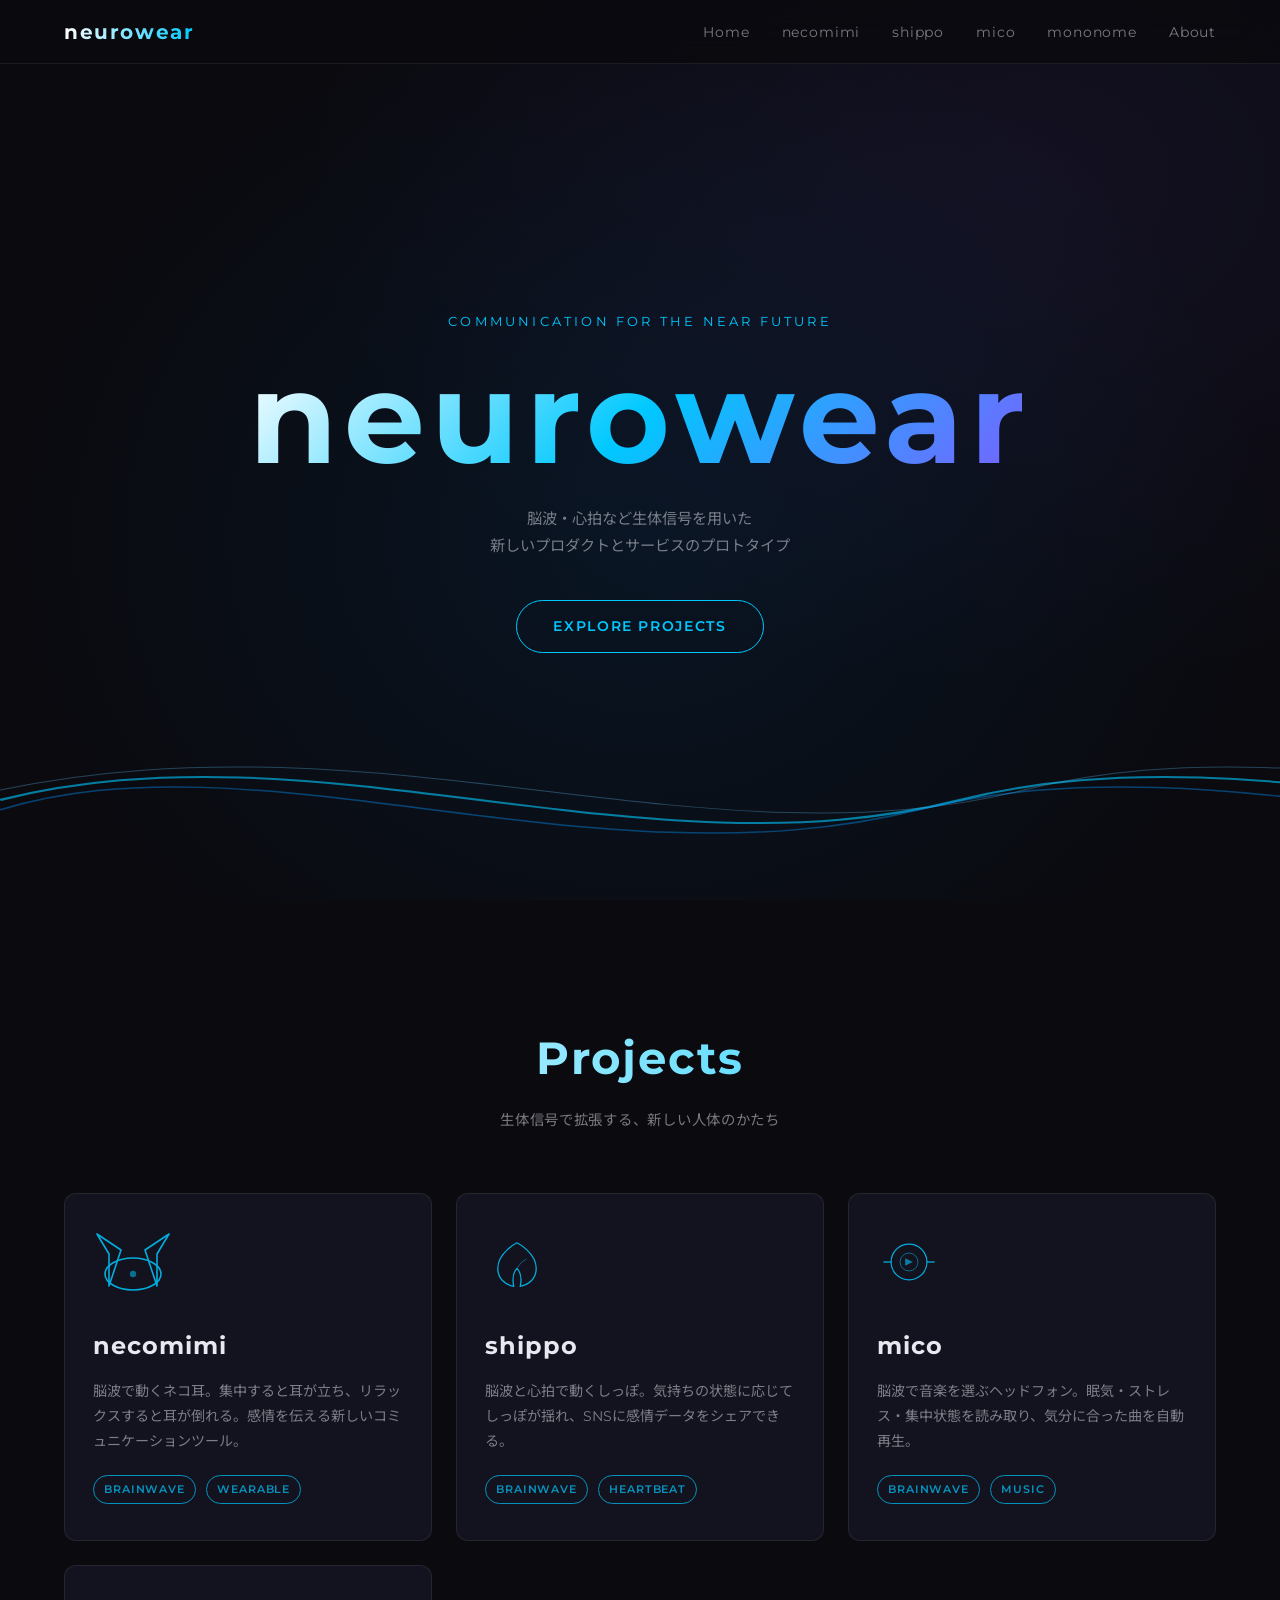
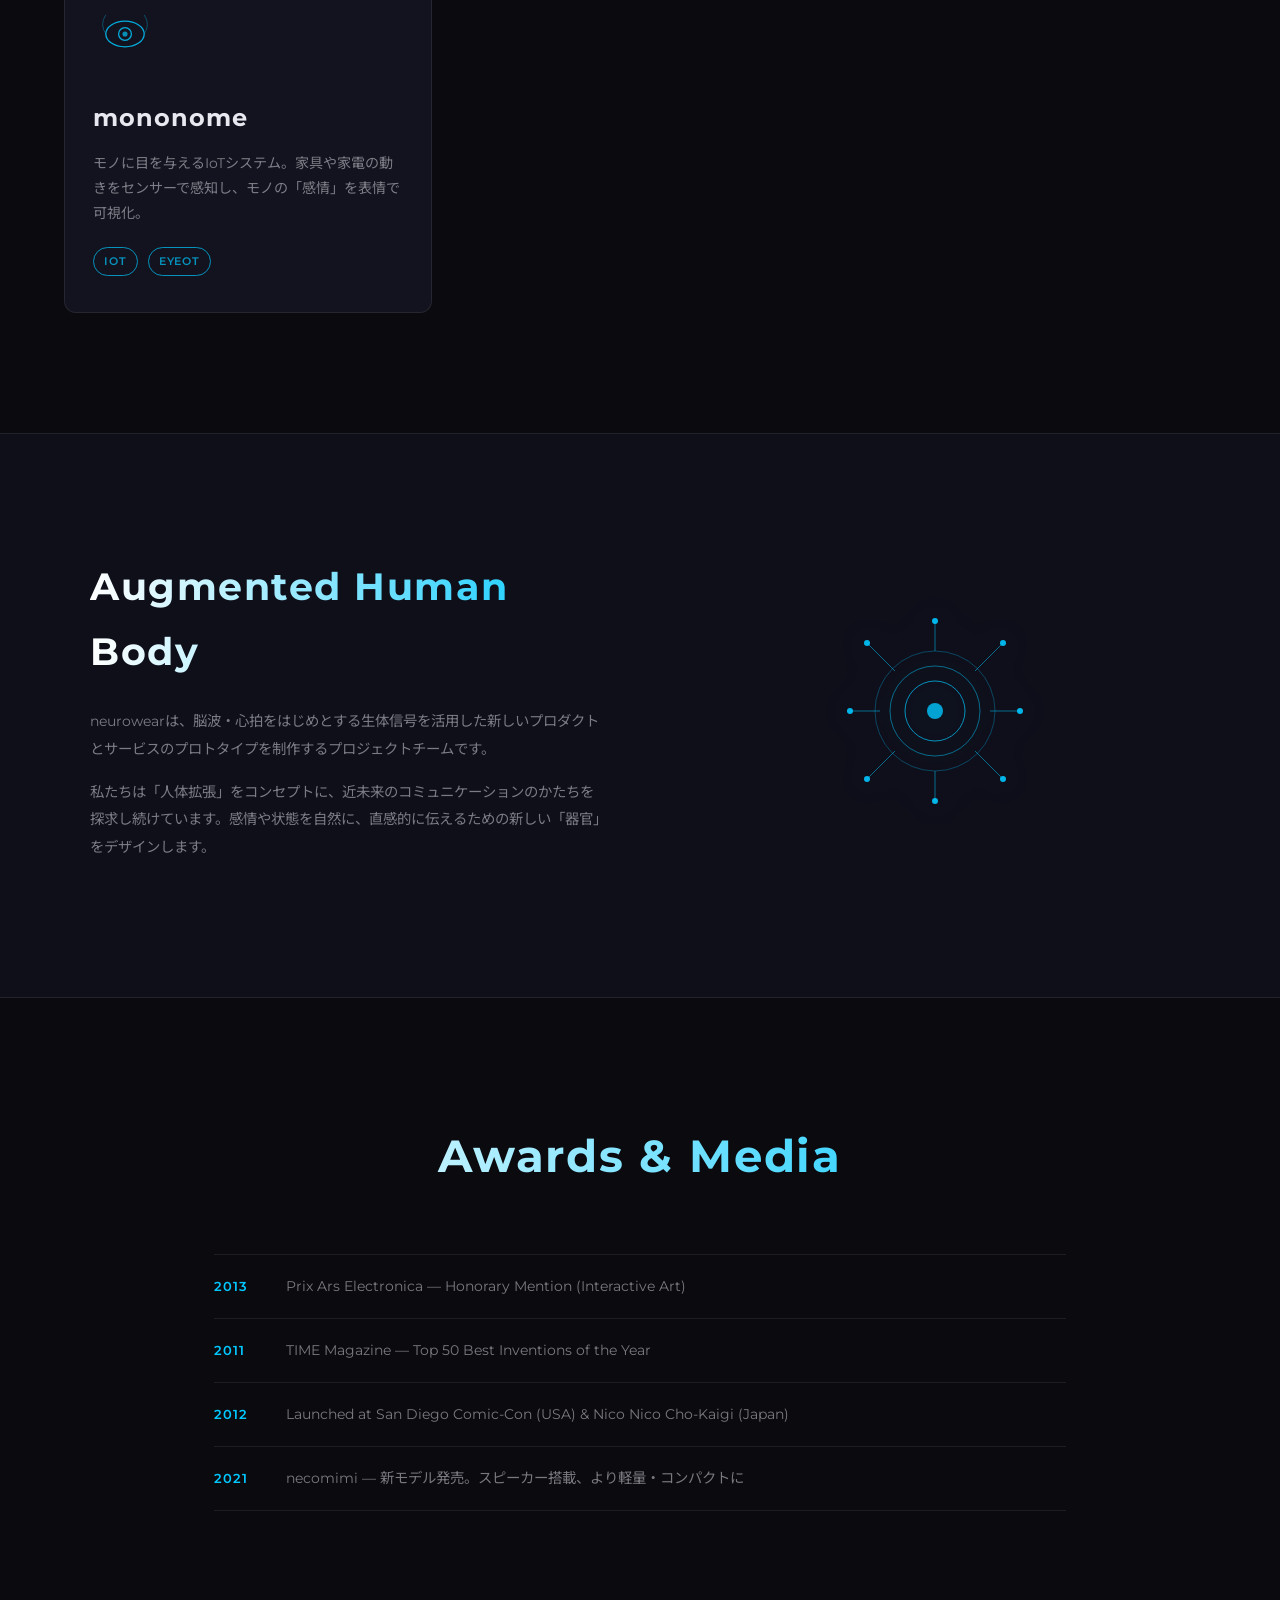
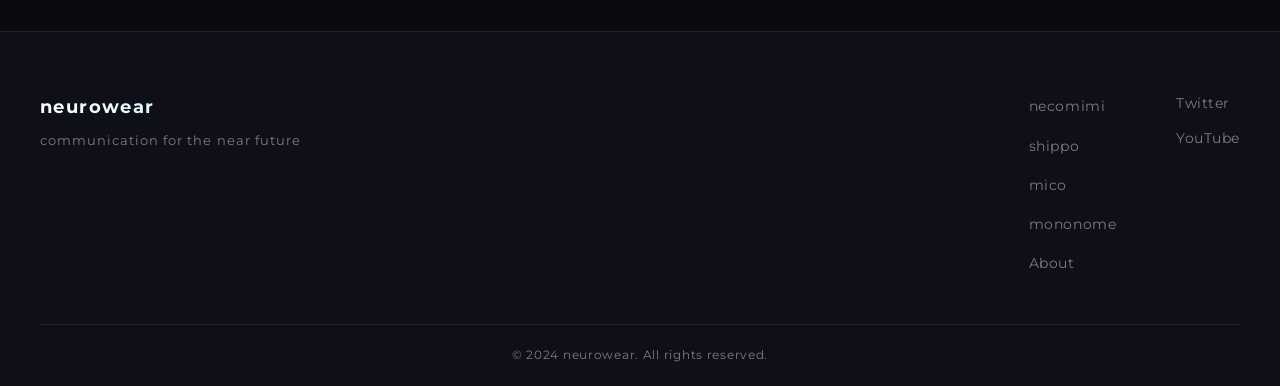
==== index.html @ bbb7ab49 "Add neurowear.com static website copy Complete static HTML/CSS copy of neurowear.com including: - in" ====
<!DOCTYPE html>
<html lang="ja">
<head>
  <meta charset="UTF-8">
  <meta name="viewport" content="width=device-width, initial-scale=1.0">
  <title>neurowear | communication for the near future</title>
  <link rel="stylesheet" href="css/style.css">
  <link rel="preconnect" href="https://fonts.googleapis.com">
  <link href="https://fonts.googleapis.com/css2?family=Montserrat:wght@300;400;600;700&family=Noto+Sans+JP:wght@300;400;700&display=swap" rel="stylesheet">
</head>
<body>

  <!-- Navigation -->
  <nav id="navbar">
    <div class="nav-inner">
      <a href="index.html" class="nav-logo">
        <span class="logo-text">neurowear</span>
      </a>
      <ul class="nav-links">
        <li><a href="index.html">Home</a></li>
        <li><a href="necomimi.html">necomimi</a></li>
        <li><a href="shippo.html">shippo</a></li>
        <li><a href="mico.html">mico</a></li>
        <li><a href="mononome.html">mononome</a></li>
        <li><a href="about.html">About</a></li>
      </ul>
      <button class="nav-toggle" aria-label="Toggle menu">
        <span></span><span></span><span></span>
      </button>
    </div>
  </nav>

  <!-- Hero Section -->
  <section class="hero">
    <div class="hero-content">
      <p class="hero-tagline">communication for the near future</p>
      <h1 class="hero-title">neurowear</h1>
      <p class="hero-sub">脳波・心拍など生体信号を用いた<br>新しいプロダクトとサービスのプロトタイプ</p>
      <a href="#projects" class="hero-btn">Explore Projects</a>
    </div>
    <div class="hero-animation">
      <div class="wave-container">
        <svg class="wave-svg" viewBox="0 0 600 200" preserveAspectRatio="none">
          <path class="wave-path wave-1" d="M0,100 C150,20 300,180 450,100 C600,20 750,180 900,100" fill="none" stroke="rgba(0,200,255,0.6)" stroke-width="2"/>
          <path class="wave-path wave-2" d="M0,110 C120,30 280,190 430,110 C580,30 730,190 880,110" fill="none" stroke="rgba(0,150,255,0.4)" stroke-width="1.5"/>
          <path class="wave-path wave-3" d="M0,90 C180,10 330,170 480,90 C630,10 780,170 930,90" fill="none" stroke="rgba(100,200,255,0.3)" stroke-width="1"/>
        </svg>
      </div>
    </div>
  </section>

  <!-- Projects Section -->
  <section class="projects" id="projects">
    <div class="section-header">
      <h2>Projects</h2>
      <p>生体信号で拡張する、新しい人体のかたち</p>
    </div>
    <div class="projects-grid">

      <a href="necomimi.html" class="project-card" data-project="necomimi">
        <div class="project-card-inner">
          <div class="project-icon">
            <svg viewBox="0 0 100 80" width="80" height="64">
              <path d="M20,70 L20,30 L5,5 L35,25 Z" fill="none" stroke="currentColor" stroke-width="2" stroke-linejoin="round"/>
              <path d="M80,70 L80,30 L95,5 L65,25 Z" fill="none" stroke="currentColor" stroke-width="2" stroke-linejoin="round"/>
              <ellipse cx="50" cy="55" rx="35" ry="20" fill="none" stroke="currentColor" stroke-width="2"/>
              <circle cx="50" cy="55" r="4" fill="currentColor" opacity="0.6"/>
            </svg>
          </div>
          <div class="project-info">
            <h3>necomimi</h3>
            <p>脳波で動くネコ耳。集中すると耳が立ち、リラックスすると耳が倒れる。感情を伝える新しいコミュニケーションツール。</p>
            <span class="project-tag">Brainwave</span>
            <span class="project-tag">Wearable</span>
          </div>
        </div>
      </a>

      <a href="shippo.html" class="project-card" data-project="shippo">
        <div class="project-card-inner">
          <div class="project-icon">
            <svg viewBox="0 0 100 100" width="64" height="64">
              <path d="M50,20 C50,20 80,35 80,60 C80,75 70,85 55,88 C55,88 60,70 50,60 C40,70 45,88 45,88 C30,85 20,75 20,60 C20,35 50,20 50,20 Z" fill="none" stroke="currentColor" stroke-width="2" stroke-linejoin="round"/>
              <path d="M50,60 Q55,50 65,45" fill="none" stroke="currentColor" stroke-width="1.5" opacity="0.5"/>
            </svg>
          </div>
          <div class="project-info">
            <h3>shippo</h3>
            <p>脳波と心拍で動くしっぽ。気持ちの状態に応じてしっぽが揺れ、SNSに感情データをシェアできる。</p>
            <span class="project-tag">Brainwave</span>
            <span class="project-tag">Heartbeat</span>
          </div>
        </div>
      </a>

      <a href="mico.html" class="project-card" data-project="mico">
        <div class="project-card-inner">
          <div class="project-icon">
            <svg viewBox="0 0 100 100" width="64" height="64">
              <circle cx="50" cy="50" r="28" fill="none" stroke="currentColor" stroke-width="2"/>
              <circle cx="50" cy="50" r="14" fill="none" stroke="currentColor" stroke-width="1.5" opacity="0.6"/>
              <line x1="22" y1="50" x2="10" y2="50" stroke="currentColor" stroke-width="2"/>
              <line x1="78" y1="50" x2="90" y2="50" stroke="currentColor" stroke-width="2"/>
              <path d="M44,44 L44,56 L56,50 Z" fill="currentColor" opacity="0.7"/>
            </svg>
          </div>
          <div class="project-info">
            <h3>mico</h3>
            <p>脳波で音楽を選ぶヘッドフォン。眠気・ストレス・集中状態を読み取り、気分に合った曲を自動再生。</p>
            <span class="project-tag">Brainwave</span>
            <span class="project-tag">Music</span>
          </div>
        </div>
      </a>

      <a href="mononome.html" class="project-card" data-project="mononome">
        <div class="project-card-inner">
          <div class="project-icon">
            <svg viewBox="0 0 100 100" width="64" height="64">
              <ellipse cx="50" cy="50" rx="30" ry="20" fill="none" stroke="currentColor" stroke-width="2"/>
              <circle cx="50" cy="50" r="10" fill="none" stroke="currentColor" stroke-width="2"/>
              <circle cx="50" cy="50" r="4" fill="currentColor" opacity="0.8"/>
              <path d="M20,50 Q10,35 20,20" fill="none" stroke="currentColor" stroke-width="1.5" opacity="0.4"/>
              <path d="M80,50 Q90,35 80,20" fill="none" stroke="currentColor" stroke-width="1.5" opacity="0.4"/>
            </svg>
          </div>
          <div class="project-info">
            <h3>mononome</h3>
            <p>モノに目を与えるIoTシステム。家具や家電の動きをセンサーで感知し、モノの「感情」を表情で可視化。</p>
            <span class="project-tag">IoT</span>
            <span class="project-tag">EYEoT</span>
          </div>
        </div>
      </a>

    </div>
  </section>

  <!-- Concept Section -->
  <section class="concept">
    <div class="concept-inner">
      <div class="concept-text">
        <h2>Augmented Human Body</h2>
        <p>neurowearは、脳波・心拍をはじめとする生体信号を活用した新しいプロダクトとサービスのプロトタイプを制作するプロジェクトチームです。</p>
        <p>私たちは「人体拡張」をコンセプトに、近未来のコミュニケーションのかたちを探求し続けています。感情や状態を自然に、直感的に伝えるための新しい「器官」をデザインします。</p>
      </div>
      <div class="concept-visual">
        <div class="brain-visual">
          <svg viewBox="0 0 200 200" width="200" height="200" class="brain-svg">
            <circle cx="100" cy="100" r="60" fill="none" stroke="rgba(0,200,255,0.3)" stroke-width="1"/>
            <circle cx="100" cy="100" r="45" fill="none" stroke="rgba(0,200,255,0.5)" stroke-width="1"/>
            <circle cx="100" cy="100" r="30" fill="none" stroke="rgba(0,200,255,0.7)" stroke-width="1"/>
            <circle cx="100" cy="100" r="8" fill="rgba(0,200,255,0.8)"/>
            <!-- Signal lines -->
            <line x1="100" y1="40" x2="100" y2="10" stroke="rgba(0,200,255,0.5)" stroke-width="1" class="signal-line"/>
            <line x1="140" y1="60" x2="168" y2="32" stroke="rgba(0,200,255,0.5)" stroke-width="1" class="signal-line"/>
            <line x1="155" y1="100" x2="185" y2="100" stroke="rgba(0,200,255,0.5)" stroke-width="1" class="signal-line"/>
            <line x1="140" y1="140" x2="168" y2="168" stroke="rgba(0,200,255,0.5)" stroke-width="1" class="signal-line"/>
            <line x1="100" y1="160" x2="100" y2="190" stroke="rgba(0,200,255,0.5)" stroke-width="1" class="signal-line"/>
            <line x1="60" y1="140" x2="32" y2="168" stroke="rgba(0,200,255,0.5)" stroke-width="1" class="signal-line"/>
            <line x1="45" y1="100" x2="15" y2="100" stroke="rgba(0,200,255,0.5)" stroke-width="1" class="signal-line"/>
            <line x1="60" y1="60" x2="32" y2="32" stroke="rgba(0,200,255,0.5)" stroke-width="1" class="signal-line"/>
            <!-- Pulse dots -->
            <circle cx="100" cy="10" r="3" fill="rgba(0,200,255,0.9)" class="pulse-dot"/>
            <circle cx="168" cy="32" r="3" fill="rgba(0,200,255,0.9)" class="pulse-dot"/>
            <circle cx="185" cy="100" r="3" fill="rgba(0,200,255,0.9)" class="pulse-dot"/>
            <circle cx="168" cy="168" r="3" fill="rgba(0,200,255,0.9)" class="pulse-dot"/>
            <circle cx="100" cy="190" r="3" fill="rgba(0,200,255,0.9)" class="pulse-dot"/>
            <circle cx="32" cy="168" r="3" fill="rgba(0,200,255,0.9)" class="pulse-dot"/>
            <circle cx="15" cy="100" r="3" fill="rgba(0,200,255,0.9)" class="pulse-dot"/>
            <circle cx="32" cy="32" r="3" fill="rgba(0,200,255,0.9)" class="pulse-dot"/>
          </svg>
        </div>
      </div>
    </div>
  </section>

  <!-- News / Media Section -->
  <section class="media">
    <div class="section-header">
      <h2>Awards &amp; Media</h2>
    </div>
    <div class="media-list">
      <div class="media-item">
        <span class="media-year">2013</span>
        <span class="media-content">Prix Ars Electronica — Honorary Mention (Interactive Art)</span>
      </div>
      <div class="media-item">
        <span class="media-year">2011</span>
        <span class="media-content">TIME Magazine — Top 50 Best Inventions of the Year</span>
      </div>
      <div class="media-item">
        <span class="media-year">2012</span>
        <span class="media-content">Launched at San Diego Comic-Con (USA) &amp; Nico Nico Cho-Kaigi (Japan)</span>
      </div>
      <div class="media-item">
        <span class="media-year">2021</span>
        <span class="media-content">necomimi — 新モデル発売。スピーカー搭載、より軽量・コンパクトに</span>
      </div>
    </div>
  </section>

  <!-- Footer -->
  <footer>
    <div class="footer-inner">
      <div class="footer-logo">
        <span class="logo-text">neurowear</span>
        <p>communication for the near future</p>
      </div>
      <nav class="footer-nav">
        <ul>
          <li><a href="necomimi.html">necomimi</a></li>
          <li><a href="shippo.html">shippo</a></li>
          <li><a href="mico.html">mico</a></li>
          <li><a href="mononome.html">mononome</a></li>
          <li><a href="about.html">About</a></li>
        </ul>
      </nav>
      <div class="footer-social">
        <a href="https://twitter.com/neurowear" target="_blank" rel="noopener">Twitter</a>
        <a href="https://www.youtube.com/@neurowear" target="_blank" rel="noopener">YouTube</a>
      </div>
    </div>
    <div class="footer-bottom">
      <p>&copy; 2024 neurowear. All rights reserved.</p>
    </div>
  </footer>

  <script src="js/main.js"></script>
</body>
</html>
---- css/style.css ----
/* ==========================================
   neurowear — Global Styles
   ========================================== */

:root {
  --color-bg: #0a0a0f;
  --color-bg-2: #0f0f1a;
  --color-surface: #13131f;
  --color-border: rgba(255, 255, 255, 0.08);
  --color-text: #e8e8f0;
  --color-text-muted: rgba(232, 232, 240, 0.5);
  --color-accent: #00c8ff;
  --color-accent-2: #7b5fff;
  --color-accent-glow: rgba(0, 200, 255, 0.15);
  --font-sans: 'Montserrat', 'Noto Sans JP', sans-serif;
  --nav-h: 64px;
  --radius: 12px;
  --transition: 0.3s cubic-bezier(0.4, 0, 0.2, 1);
}

*, *::before, *::after {
  box-sizing: border-box;
  margin: 0;
  padding: 0;
}

html {
  scroll-behavior: smooth;
}

body {
  font-family: var(--font-sans);
  background-color: var(--color-bg);
  color: var(--color-text);
  line-height: 1.7;
  overflow-x: hidden;
}

a {
  color: inherit;
  text-decoration: none;
}

img {
  max-width: 100%;
  display: block;
}

/* ==========================================
   Navigation
   ========================================== */

#navbar {
  position: fixed;
  top: 0;
  left: 0;
  right: 0;
  z-index: 100;
  height: var(--nav-h);
  background: rgba(10, 10, 15, 0.85);
  backdrop-filter: blur(16px);
  border-bottom: 1px solid var(--color-border);
  transition: background var(--transition);
}

.nav-inner {
  max-width: 1200px;
  margin: 0 auto;
  padding: 0 24px;
  height: 100%;
  display: flex;
  align-items: center;
  justify-content: space-between;
}

.nav-logo {
  display: flex;
  align-items: center;
}

.logo-text {
  font-size: 1.25rem;
  font-weight: 700;
  letter-spacing: 0.08em;
  color: var(--color-text);
  background: linear-gradient(90deg, #fff 0%, var(--color-accent) 100%);
  -webkit-background-clip: text;
  -webkit-text-fill-color: transparent;
  background-clip: text;
}

.nav-links {
  list-style: none;
  display: flex;
  gap: 32px;
}

.nav-links a {
  font-size: 0.85rem;
  font-weight: 400;
  letter-spacing: 0.06em;
  color: var(--color-text-muted);
  transition: color var(--transition);
}

.nav-links a:hover {
  color: var(--color-accent);
}

.nav-toggle {
  display: none;
  flex-direction: column;
  gap: 5px;
  background: none;
  border: none;
  cursor: pointer;
  padding: 4px;
}

.nav-toggle span {
  display: block;
  width: 22px;
  height: 2px;
  background: var(--color-text);
  border-radius: 2px;
  transition: transform var(--transition), opacity var(--transition);
}

/* ==========================================
   Hero
   ========================================== */

.hero {
  min-height: 100vh;
  display: flex;
  align-items: center;
  justify-content: center;
  position: relative;
  overflow: hidden;
  padding-top: var(--nav-h);
  background: radial-gradient(ellipse at 50% 60%, rgba(0, 100, 180, 0.12) 0%, transparent 70%),
              radial-gradient(ellipse at 80% 20%, rgba(123, 95, 255, 0.08) 0%, transparent 50%),
              var(--color-bg);
}

.hero-content {
  text-align: center;
  z-index: 2;
  position: relative;
  padding: 0 24px;
}

.hero-tagline {
  font-size: 0.8rem;
  font-weight: 400;
  letter-spacing: 0.25em;
  text-transform: uppercase;
  color: var(--color-accent);
  margin-bottom: 20px;
  opacity: 0;
  animation: fadeUp 0.8s 0.2s forwards;
}

.hero-title {
  font-size: clamp(3.5rem, 10vw, 8rem);
  font-weight: 700;
  letter-spacing: 0.05em;
  line-height: 1;
  margin-bottom: 24px;
  background: linear-gradient(135deg, #ffffff 0%, var(--color-accent) 50%, var(--color-accent-2) 100%);
  -webkit-background-clip: text;
  -webkit-text-fill-color: transparent;
  background-clip: text;
  opacity: 0;
  animation: fadeUp 0.8s 0.4s forwards;
}

.hero-sub {
  font-size: 0.95rem;
  color: var(--color-text-muted);
  line-height: 1.8;
  margin-bottom: 40px;
  opacity: 0;
  animation: fadeUp 0.8s 0.6s forwards;
}

.hero-btn {
  display: inline-block;
  padding: 14px 36px;
  border: 1px solid var(--color-accent);
  border-radius: 50px;
  font-size: 0.85rem;
  font-weight: 600;
  letter-spacing: 0.12em;
  text-transform: uppercase;
  color: var(--color-accent);
  transition: background var(--transition), color var(--transition), box-shadow var(--transition);
  opacity: 0;
  animation: fadeUp 0.8s 0.8s forwards;
}

.hero-btn:hover {
  background: var(--color-accent);
  color: var(--color-bg);
  box-shadow: 0 0 24px rgba(0, 200, 255, 0.4);
}

/* Wave animation */
.hero-animation {
  position: absolute;
  bottom: 0;
  left: 0;
  right: 0;
  height: 200px;
  pointer-events: none;
}

.wave-container {
  width: 100%;
  height: 100%;
}

.wave-svg {
  width: 100%;
  height: 100%;
}

.wave-path {
  animation: waveMove 4s ease-in-out infinite;
}

.wave-2 {
  animation-delay: -1.5s;
}

.wave-3 {
  animation-delay: -2.8s;
}

@keyframes waveMove {
  0%, 100% { transform: translateX(0); }
  50% { transform: translateX(-60px); }
}

/* ==========================================
   Section Headers
   ========================================== */

.section-header {
  text-align: center;
  margin-bottom: 60px;
}

.section-header h2 {
  font-size: clamp(1.8rem, 4vw, 2.8rem);
  font-weight: 700;
  letter-spacing: 0.04em;
  margin-bottom: 12px;
  background: linear-gradient(90deg, #fff 0%, var(--color-accent) 100%);
  -webkit-background-clip: text;
  -webkit-text-fill-color: transparent;
  background-clip: text;
}

.section-header p {
  font-size: 0.9rem;
  color: var(--color-text-muted);
  letter-spacing: 0.05em;
}

/* ==========================================
   Projects Section
   ========================================== */

.projects {
  padding: 120px 24px;
  max-width: 1200px;
  margin: 0 auto;
}

.projects-grid {
  display: grid;
  grid-template-columns: repeat(auto-fill, minmax(280px, 1fr));
  gap: 24px;
}

.project-card {
  display: block;
  background: var(--color-surface);
  border: 1px solid var(--color-border);
  border-radius: var(--radius);
  overflow: hidden;
  transition: transform var(--transition), border-color var(--transition), box-shadow var(--transition);
}

.project-card:hover {
  transform: translateY(-6px);
  border-color: var(--color-accent);
  box-shadow: 0 12px 40px rgba(0, 200, 255, 0.1);
}

.project-card-inner {
  padding: 36px 28px;
}

.project-icon {
  color: var(--color-accent);
  margin-bottom: 24px;
  opacity: 0.85;
  transition: opacity var(--transition);
}

.project-card:hover .project-icon {
  opacity: 1;
}

.project-info h3 {
  font-size: 1.5rem;
  font-weight: 700;
  letter-spacing: 0.04em;
  margin-bottom: 12px;
  color: var(--color-text);
}

.project-info p {
  font-size: 0.88rem;
  color: var(--color-text-muted);
  line-height: 1.8;
  margin-bottom: 16px;
}

.project-tag {
  display: inline-block;
  font-size: 0.7rem;
  font-weight: 600;
  letter-spacing: 0.08em;
  text-transform: uppercase;
  padding: 4px 10px;
  border-radius: 50px;
  border: 1px solid var(--color-accent);
  color: var(--color-accent);
  margin-right: 6px;
  margin-top: 4px;
  opacity: 0.7;
}

/* ==========================================
   Concept Section
   ========================================== */

.concept {
  background: var(--color-bg-2);
  border-top: 1px solid var(--color-border);
  border-bottom: 1px solid var(--color-border);
  padding: 120px 24px;
}

.concept-inner {
  max-width: 1100px;
  margin: 0 auto;
  display: grid;
  grid-template-columns: 1fr 1fr;
  gap: 80px;
  align-items: center;
}

.concept-text h2 {
  font-size: clamp(1.6rem, 3.5vw, 2.4rem);
  font-weight: 700;
  letter-spacing: 0.04em;
  margin-bottom: 24px;
  background: linear-gradient(90deg, #fff 0%, var(--color-accent) 100%);
  -webkit-background-clip: text;
  -webkit-text-fill-color: transparent;
  background-clip: text;
}

.concept-text p {
  font-size: 0.9rem;
  color: var(--color-text-muted);
  line-height: 1.9;
  margin-bottom: 16px;
}

.concept-visual {
  display: flex;
  justify-content: center;
  align-items: center;
}

.brain-svg {
  animation: rotateSlow 20s linear infinite;
  filter: drop-shadow(0 0 20px rgba(0, 200, 255, 0.3));
}

.pulse-dot {
  animation: pulseDot 2s ease-in-out infinite;
}

.pulse-dot:nth-child(2) { animation-delay: 0.25s; }
.pulse-dot:nth-child(3) { animation-delay: 0.5s; }
.pulse-dot:nth-child(4) { animation-delay: 0.75s; }
.pulse-dot:nth-child(5) { animation-delay: 1s; }
.pulse-dot:nth-child(6) { animation-delay: 1.25s; }
.pulse-dot:nth-child(7) { animation-delay: 1.5s; }
.pulse-dot:nth-child(8) { animation-delay: 1.75s; }

@keyframes rotateSlow {
  from { transform: rotate(0deg); }
  to { transform: rotate(360deg); }
}

@keyframes pulseDot {
  0%, 100% { opacity: 0.3; r: 3; }
  50% { opacity: 1; r: 5; }
}

/* ==========================================
   Media / Awards
   ========================================== */

.media {
  padding: 120px 24px;
  max-width: 900px;
  margin: 0 auto;
}

.media-list {
  display: flex;
  flex-direction: column;
  gap: 0;
}

.media-item {
  display: flex;
  align-items: baseline;
  gap: 24px;
  padding: 20px 0;
  border-bottom: 1px solid var(--color-border);
  font-size: 0.9rem;
  transition: background var(--transition);
}

.media-item:first-child {
  border-top: 1px solid var(--color-border);
}

.media-year {
  font-size: 0.8rem;
  font-weight: 600;
  letter-spacing: 0.08em;
  color: var(--color-accent);
  min-width: 48px;
}

.media-content {
  color: var(--color-text-muted);
  line-height: 1.6;
}

/* ==========================================
   Footer
   ========================================== */

footer {
  background: var(--color-bg-2);
  border-top: 1px solid var(--color-border);
  padding: 60px 24px 0;
}

.footer-inner {
  max-width: 1200px;
  margin: 0 auto;
  display: grid;
  grid-template-columns: 1fr auto auto;
  gap: 60px;
  align-items: start;
  padding-bottom: 48px;
}

.footer-logo .logo-text {
  font-size: 1.1rem;
  display: block;
  margin-bottom: 8px;
}

.footer-logo p {
  font-size: 0.8rem;
  color: var(--color-text-muted);
  letter-spacing: 0.08em;
}

.footer-nav ul {
  list-style: none;
  display: flex;
  flex-direction: column;
  gap: 12px;
}

.footer-nav a {
  font-size: 0.85rem;
  color: var(--color-text-muted);
  letter-spacing: 0.04em;
  transition: color var(--transition);
}

.footer-nav a:hover {
  color: var(--color-accent);
}

.footer-social {
  display: flex;
  flex-direction: column;
  gap: 12px;
}

.footer-social a {
  font-size: 0.85rem;
  color: var(--color-text-muted);
  letter-spacing: 0.04em;
  transition: color var(--transition);
}

.footer-social a:hover {
  color: var(--color-accent);
}

.footer-bottom {
  max-width: 1200px;
  margin: 0 auto;
  padding: 20px 0;
  border-top: 1px solid var(--color-border);
  text-align: center;
}

.footer-bottom p {
  font-size: 0.75rem;
  color: var(--color-text-muted);
  letter-spacing: 0.06em;
}

/* ==========================================
   Page Hero (inner pages)
   ========================================== */

.page-hero {
  min-height: 50vh;
  display: flex;
  align-items: center;
  justify-content: center;
  padding-top: var(--nav-h);
  text-align: center;
  position: relative;
  overflow: hidden;
}

.page-hero::before {
  content: '';
  position: absolute;
  inset: 0;
  background: radial-gradient(ellipse at 50% 50%, rgba(0, 100, 180, 0.15) 0%, transparent 70%);
  pointer-events: none;
}

.page-hero-content {
  z-index: 2;
  padding: 0 24px;
}

.page-hero-eyebrow {
  font-size: 0.75rem;
  font-weight: 600;
  letter-spacing: 0.25em;
  text-transform: uppercase;
  color: var(--color-accent);
  margin-bottom: 16px;
}

.page-hero h1 {
  font-size: clamp(2.8rem, 8vw, 6rem);
  font-weight: 700;
  letter-spacing: 0.05em;
  background: linear-gradient(135deg, #fff 0%, var(--color-accent) 60%, var(--color-accent-2) 100%);
  -webkit-background-clip: text;
  -webkit-text-fill-color: transparent;
  background-clip: text;
  margin-bottom: 20px;
}

.page-hero p {
  font-size: 1rem;
  color: var(--color-text-muted);
  max-width: 560px;
  margin: 0 auto;
  line-height: 1.8;
}

/* ==========================================
   Content Sections (inner pages)
   ========================================== */

.content-section {
  padding: 100px 24px;
  max-width: 1100px;
  margin: 0 auto;
}

.content-section.alt {
  background: var(--color-bg-2);
  max-width: none;
}

.content-section.alt .content-inner {
  max-width: 1100px;
  margin: 0 auto;
}

.content-grid {
  display: grid;
  grid-template-columns: 1fr 1fr;
  gap: 80px;
  align-items: center;
}

.content-grid.reverse {
  direction: rtl;
}

.content-grid.reverse > * {
  direction: ltr;
}

.content-text h2 {
  font-size: clamp(1.5rem, 3vw, 2rem);
  font-weight: 700;
  margin-bottom: 20px;
  background: linear-gradient(90deg, #fff 0%, var(--color-accent) 100%);
  -webkit-background-clip: text;
  -webkit-text-fill-color: transparent;
  background-clip: text;
}

.content-text p {
  font-size: 0.92rem;
  color: var(--color-text-muted);
  line-height: 1.9;
  margin-bottom: 14px;
}

.feature-list {
  list-style: none;
  margin-top: 20px;
}

.feature-list li {
  font-size: 0.88rem;
  color: var(--color-text-muted);
  padding: 10px 0;
  border-bottom: 1px solid var(--color-border);
  display: flex;
  align-items: center;
  gap: 12px;
}

.feature-list li::before {
  content: '';
  display: inline-block;
  width: 6px;
  height: 6px;
  border-radius: 50%;
  background: var(--color-accent);
  flex-shrink: 0;
}

.content-visual {
  display: flex;
  align-items: center;
  justify-content: center;
}

.product-illustration {
  width: 100%;
  max-width: 360px;
  aspect-ratio: 1;
  background: var(--color-surface);
  border: 1px solid var(--color-border);
  border-radius: 16px;
  display: flex;
  align-items: center;
  justify-content: center;
  color: var(--color-accent);
  position: relative;
  overflow: hidden;
}

.product-illustration::before {
  content: '';
  position: absolute;
  inset: -50%;
  background: radial-gradient(ellipse at center, var(--color-accent-glow) 0%, transparent 70%);
  animation: glowPulse 3s ease-in-out infinite;
}

@keyframes glowPulse {
  0%, 100% { opacity: 0.5; transform: scale(0.9); }
  50% { opacity: 1; transform: scale(1.1); }
}

/* ==========================================
   Keyframe Animations
   ========================================== */

@keyframes fadeUp {
  from {
    opacity: 0;
    transform: translateY(24px);
  }
  to {
    opacity: 1;
    transform: translateY(0);
  }
}

/* ==========================================
   Responsive
   ========================================== */

@media (max-width: 768px) {
  .nav-links {
    display: none;
    position: fixed;
    top: var(--nav-h);
    left: 0;
    right: 0;
    bottom: 0;
    background: var(--color-bg);
    flex-direction: column;
    align-items: center;
    justify-content: center;
    gap: 24px;
  }

  .nav-links.open {
    display: flex;
  }

  .nav-links a {
    font-size: 1.2rem;
  }

  .nav-toggle {
    display: flex;
  }

  .concept-inner {
    grid-template-columns: 1fr;
    gap: 48px;
    text-align: center;
  }

  .footer-inner {
    grid-template-columns: 1fr;
    gap: 32px;
    text-align: center;
  }

  .content-grid {
    grid-template-columns: 1fr;
    gap: 40px;
  }

  .content-grid.reverse {
    direction: ltr;
  }
}

@media (max-width: 480px) {
  .projects-grid {
    grid-template-columns: 1fr;
  }
}
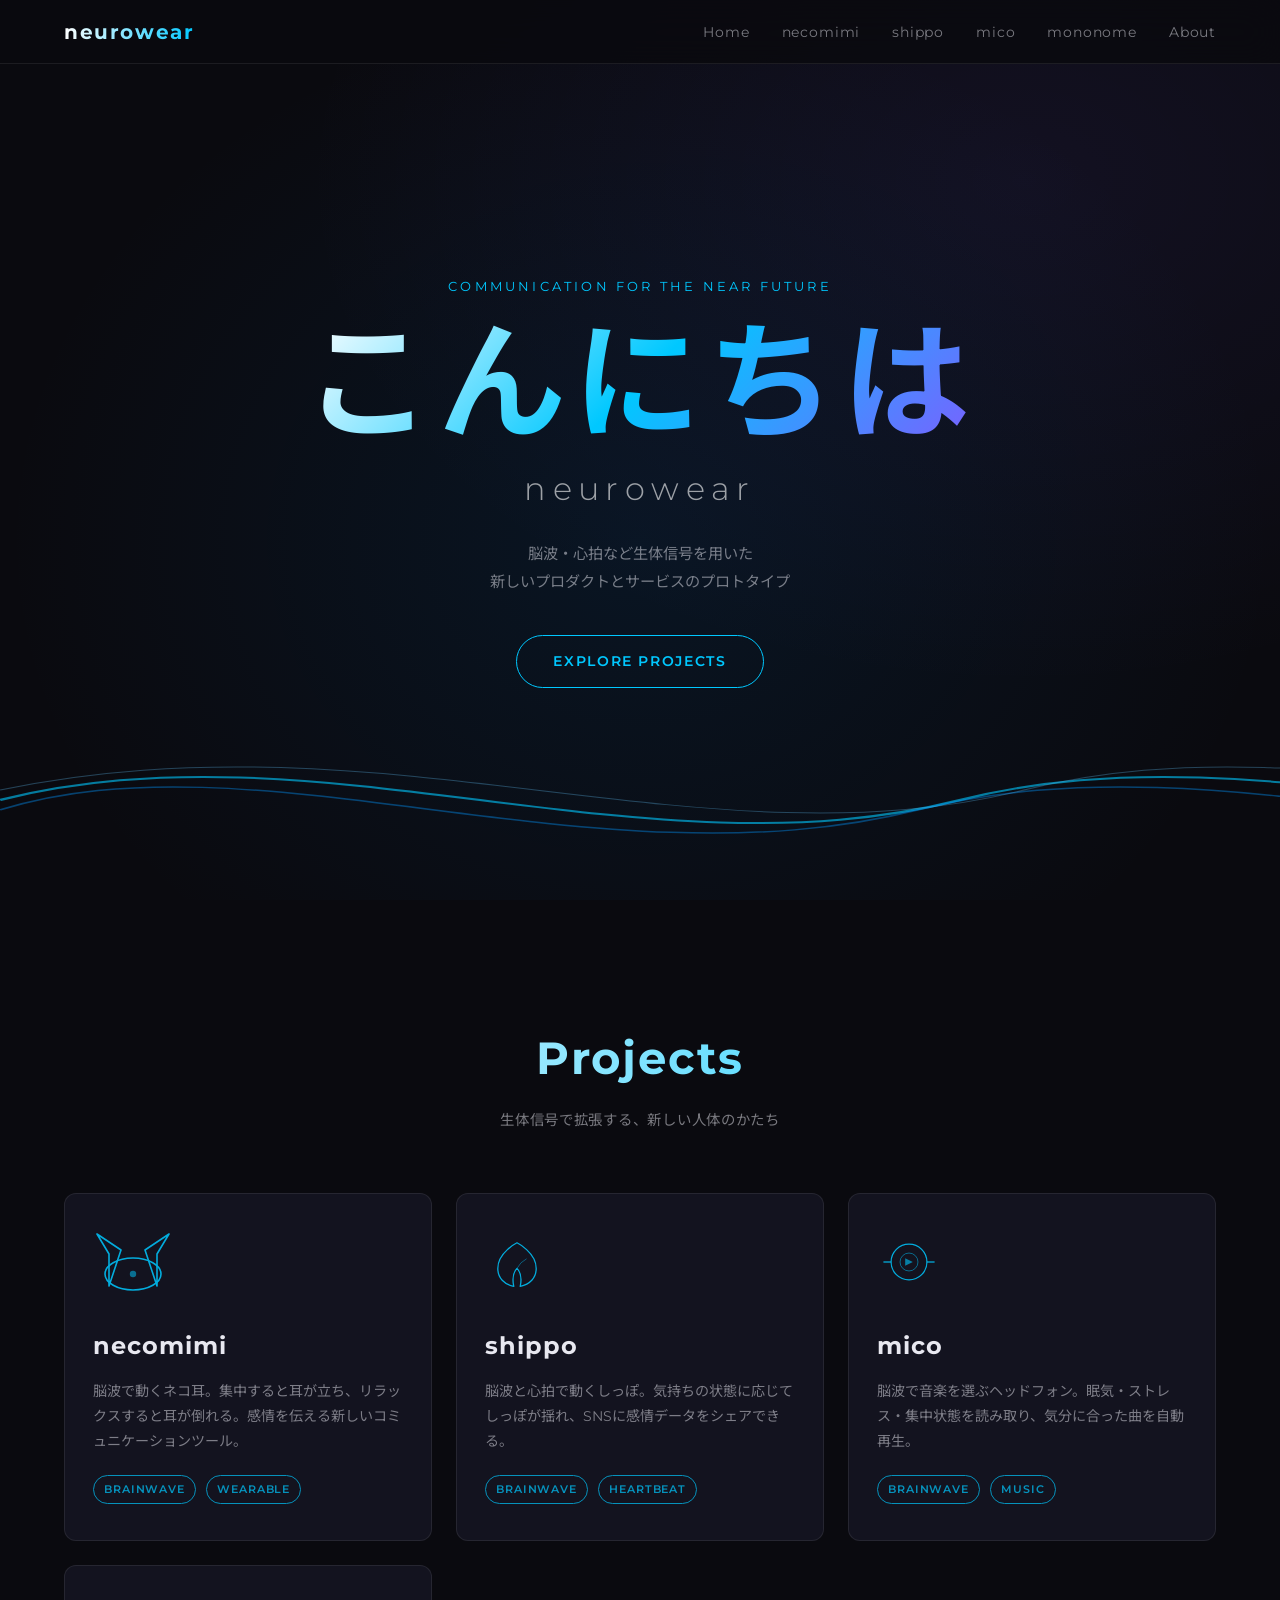
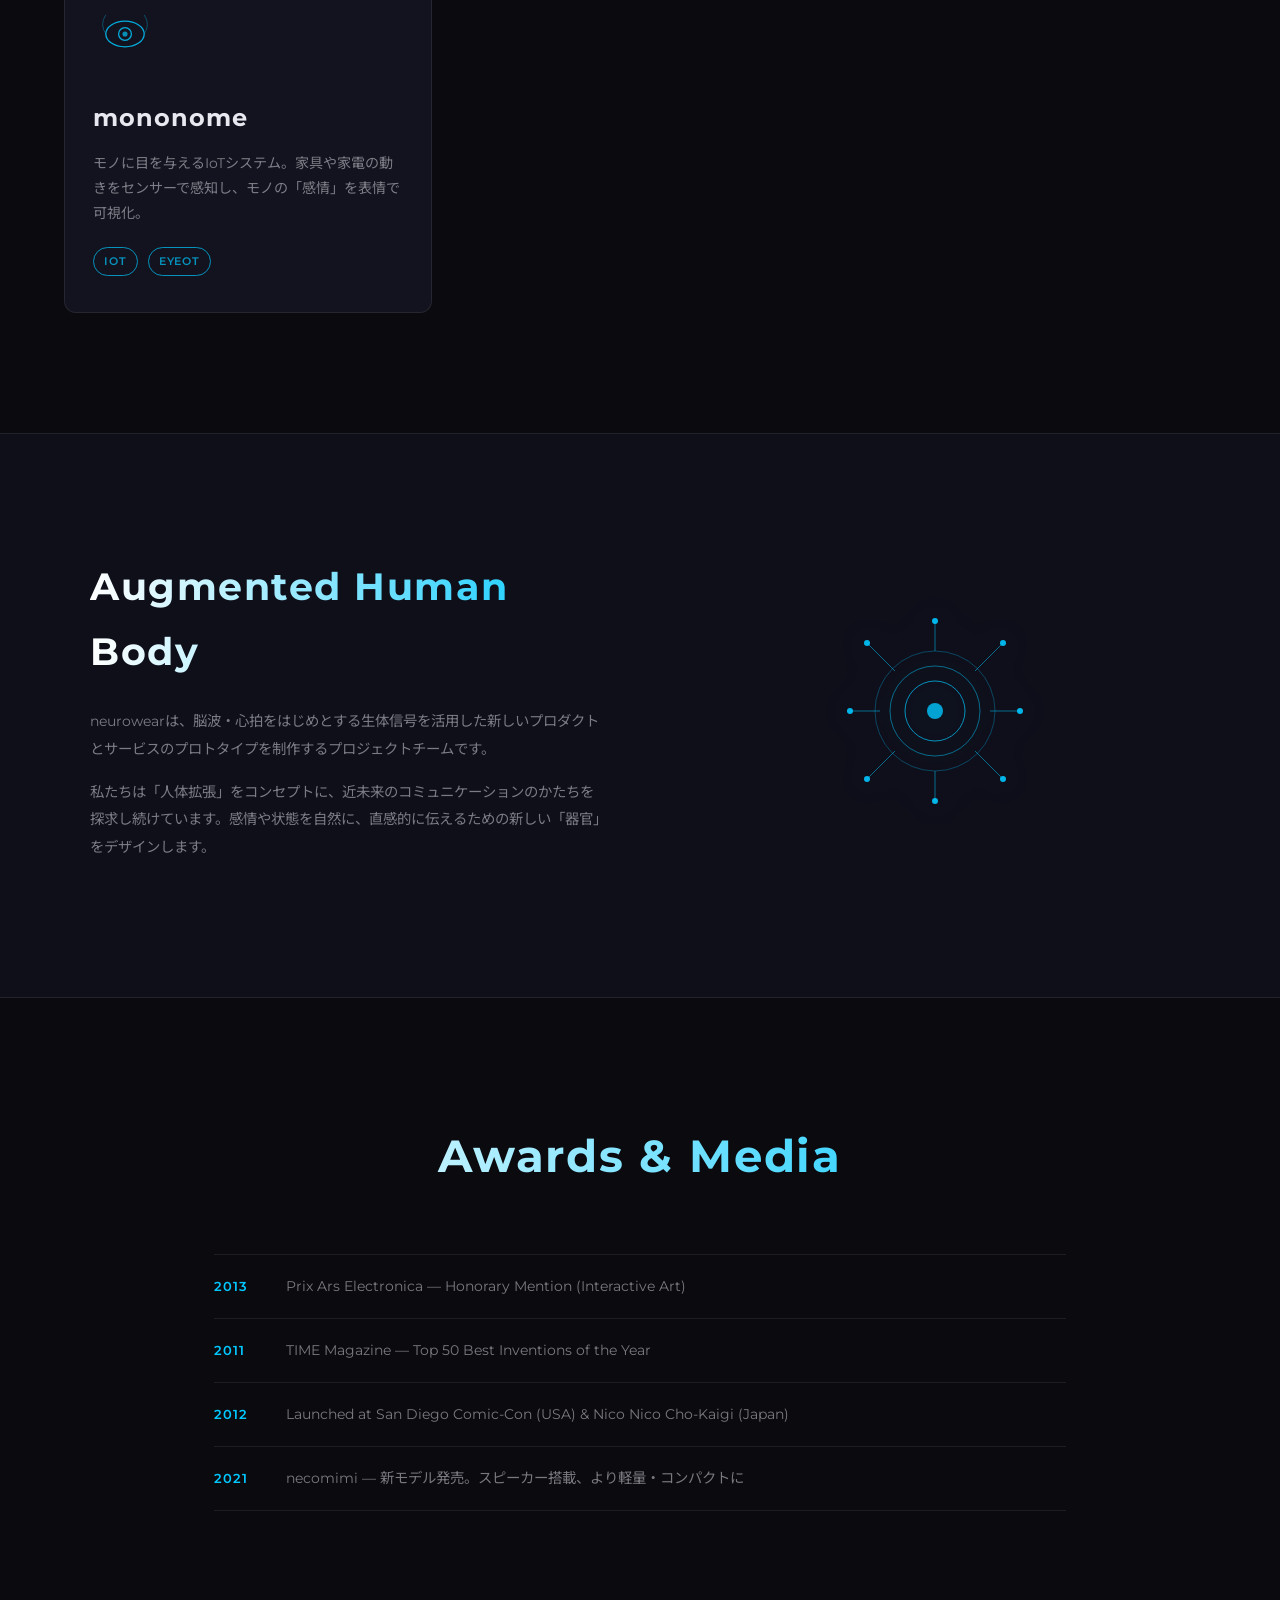
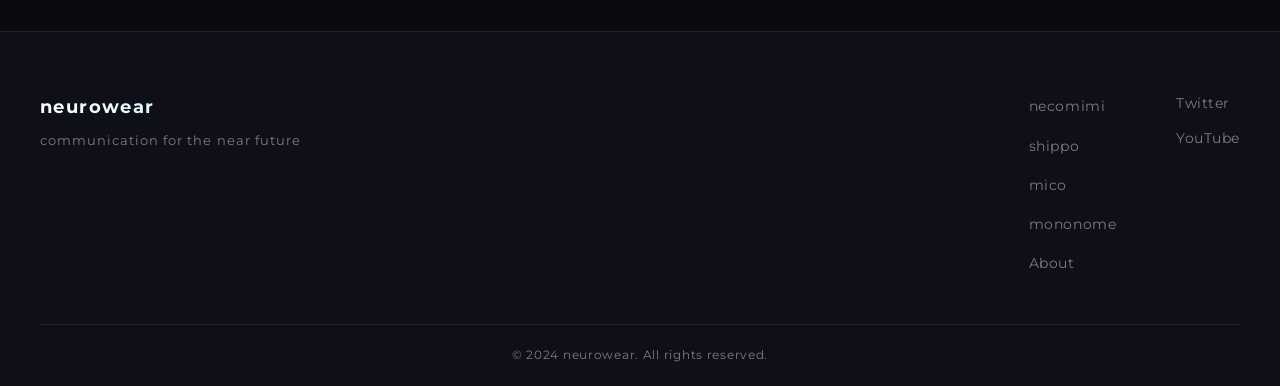
==== commit 75644369: "Add こんにちは heading to homepage hero section https://claude.ai/code/session_01681d5KLdXZa9wNXg8HhTJ7" ====
--- a/index.html
+++ b/index.html
@@ -34,7 +34,8 @@
   <section class="hero">
     <div class="hero-content">
       <p class="hero-tagline">communication for the near future</p>
-      <h1 class="hero-title">neurowear</h1>
+      <h1 class="hero-title">こんにちは</h1>
+      <h2 class="hero-subtitle">neurowear</h2>
       <p class="hero-sub">脳波・心拍など生体信号を用いた<br>新しいプロダクトとサービスのプロトタイプ</p>
       <a href="#projects" class="hero-btn">Explore Projects</a>
     </div>
--- a/css/style.css
+++ b/css/style.css
@@ -166,13 +166,23 @@
   font-weight: 700;
   letter-spacing: 0.05em;
   line-height: 1;
-  margin-bottom: 24px;
+  margin-bottom: 16px;
   background: linear-gradient(135deg, #ffffff 0%, var(--color-accent) 50%, var(--color-accent-2) 100%);
   -webkit-background-clip: text;
   -webkit-text-fill-color: transparent;
   background-clip: text;
   opacity: 0;
   animation: fadeUp 0.8s 0.4s forwards;
+}
+
+.hero-subtitle {
+  font-size: clamp(1.2rem, 3vw, 2rem);
+  font-weight: 300;
+  letter-spacing: 0.2em;
+  color: rgba(255, 255, 255, 0.6);
+  margin-bottom: 24px;
+  opacity: 0;
+  animation: fadeUp 0.8s 0.55s forwards;
 }
 
 .hero-sub {
